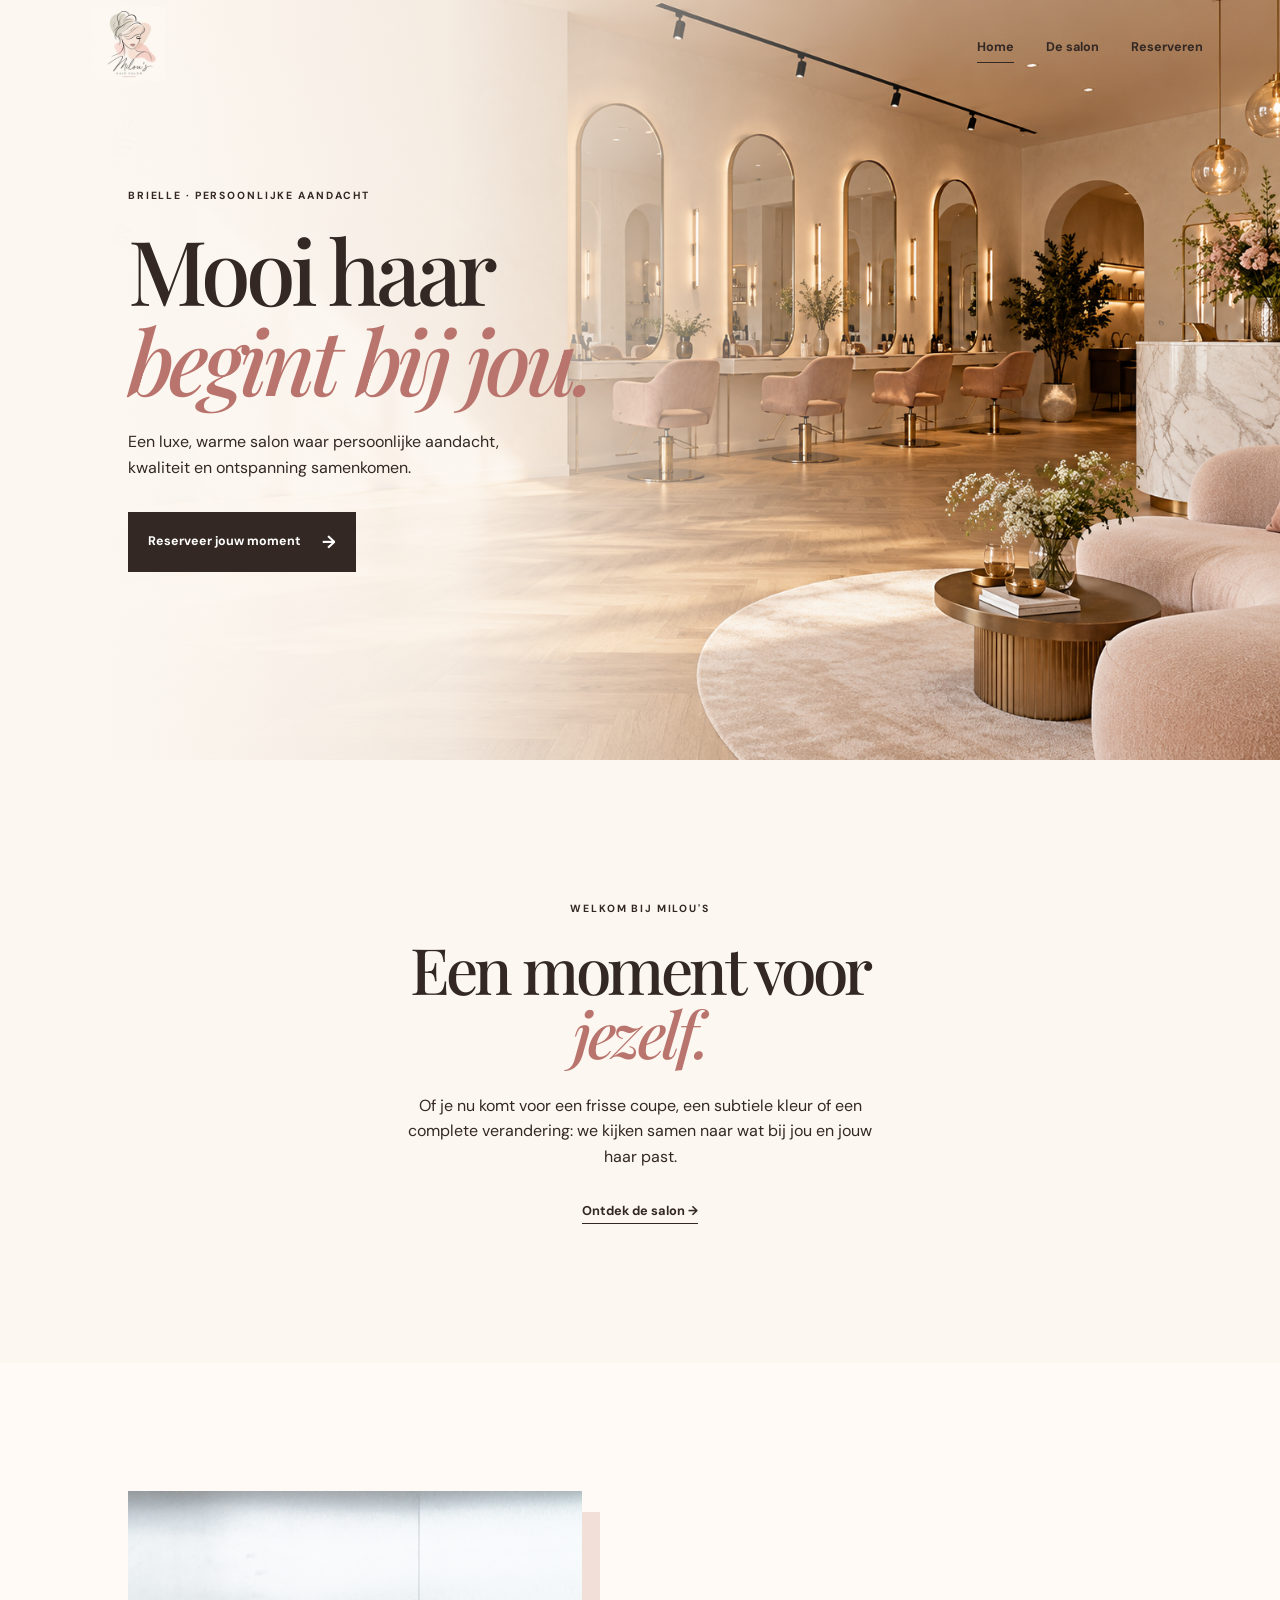
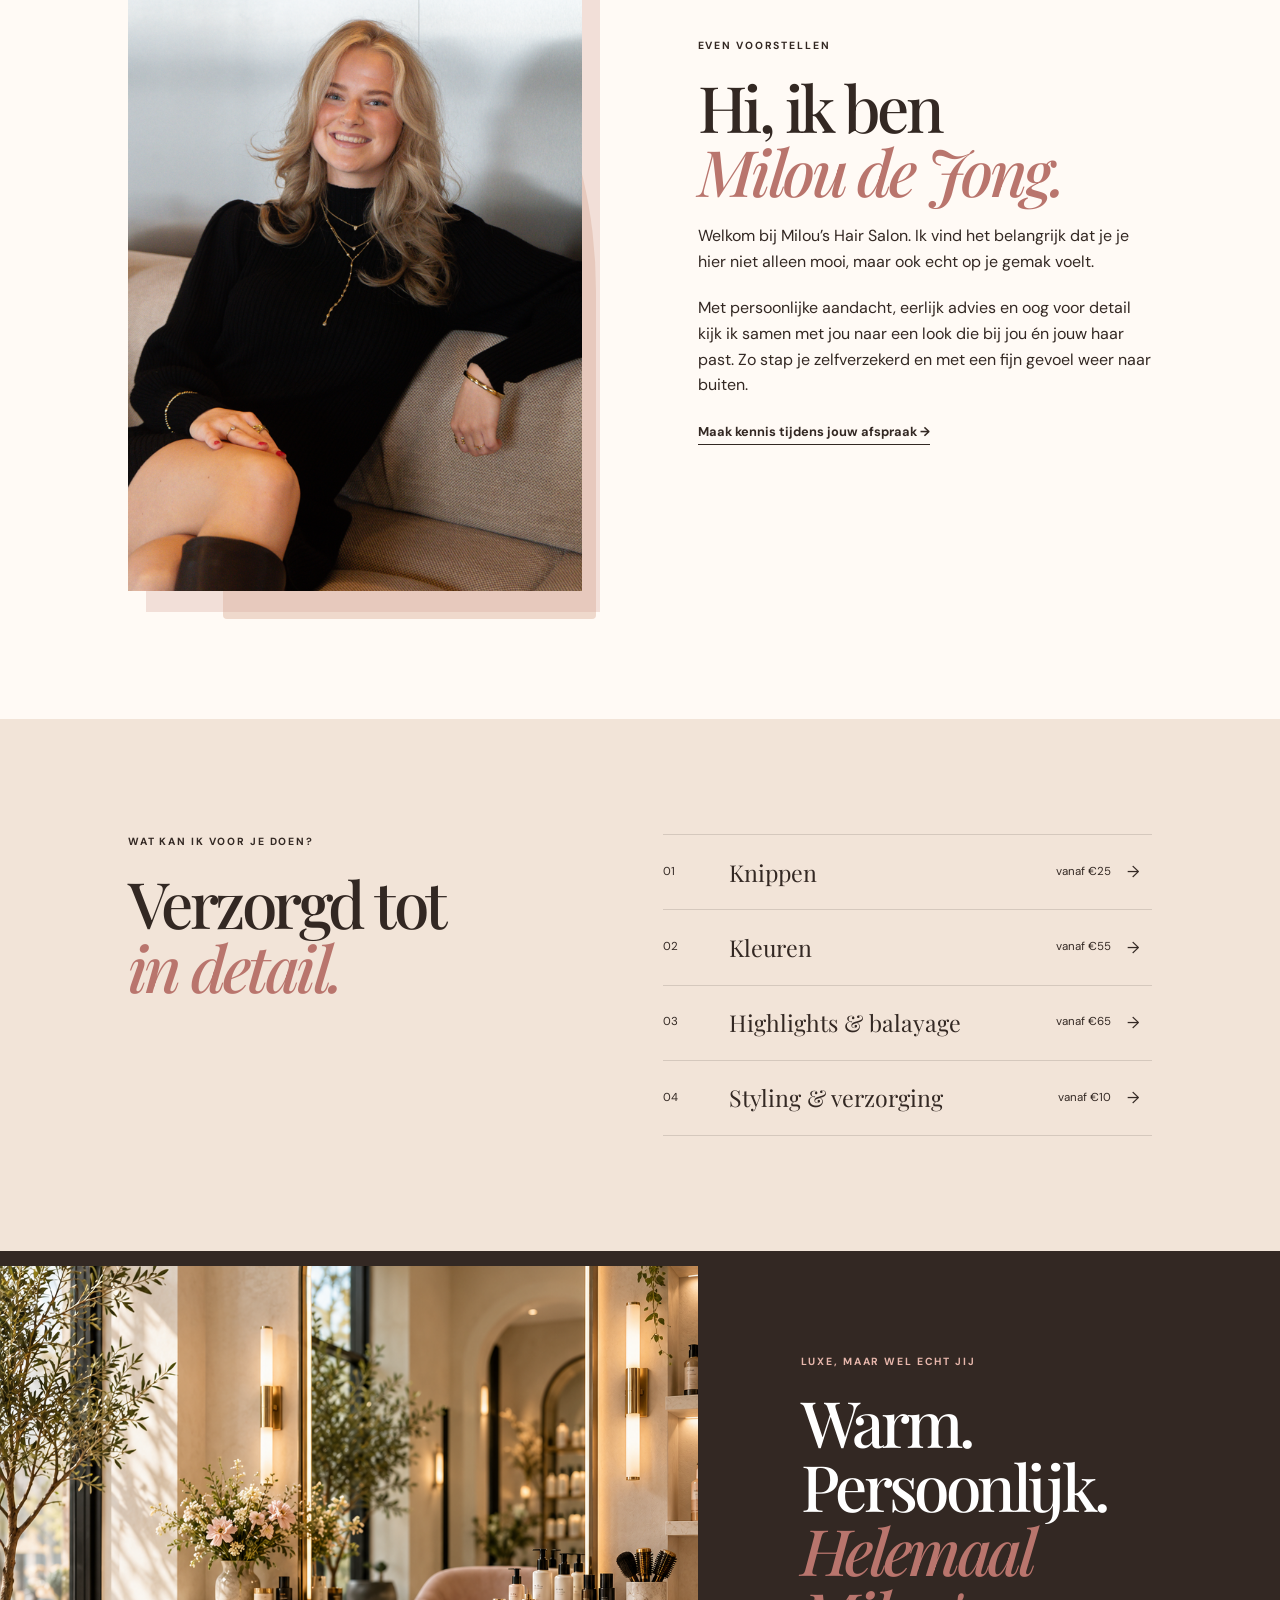
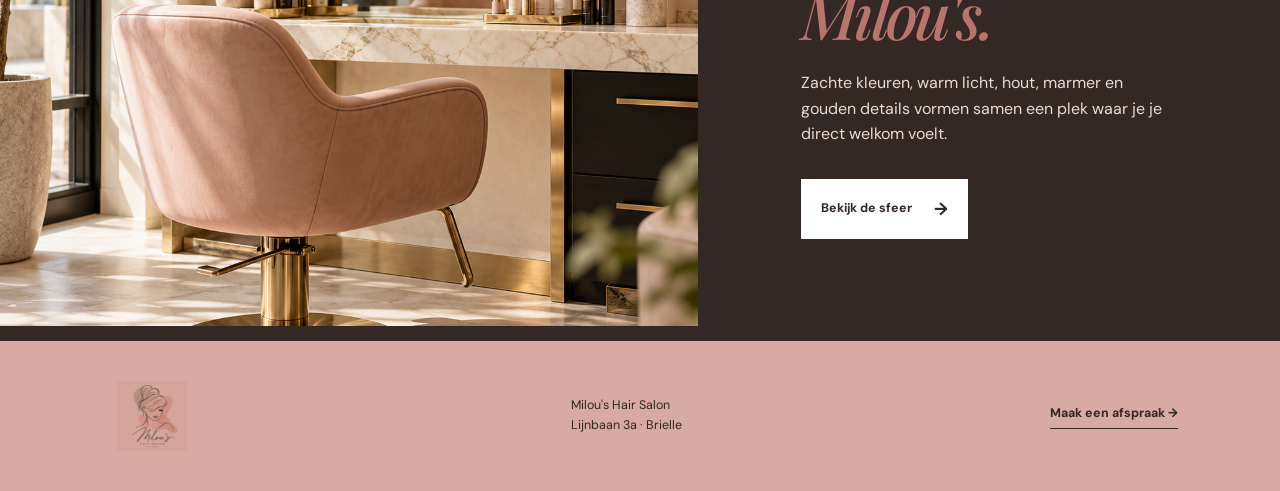
==== index.html @ 6a6a788f "Publish Milou's Hair Salon website" ====
<!doctype html><html lang="nl"><head><meta charset="utf-8"><meta name="viewport" content="width=device-width,initial-scale=1"><title>Milou's Hair Salon | Brielle</title><link rel="preconnect" href="https://fonts.googleapis.com"><link rel="preconnect" href="https://fonts.gstatic.com" crossorigin><link href="https://fonts.googleapis.com/css2?family=DM+Sans:wght@400;500;600;700&family=Playfair+Display:ital,wght@0,500;0,600;1,500&display=swap" rel="stylesheet"><link rel="stylesheet" href="styles.css"></head><body><header><a href="index.html" class="brand"><img src="logo-milou.jpg" alt="Milou's Hair Salon"></a><button id="menu">Menu</button><nav><a class="active" href="index.html">Home</a><a href="salon.html">De salon</a><a href="reserveren.html">Reserveren</a></nav></header><main><section class="hero"><img src="salon-hero.png" alt="Interieur van Milou's Hair Salon"><div class="hero-copy"><p class="eyebrow">BRIELLE · PERSOONLIJKE AANDACHT</p><h1>Mooi haar<br><em>begint bij jou.</em></h1><p>Een luxe, warme salon waar persoonlijke aandacht, kwaliteit en ontspanning samenkomen.</p><a class="button" href="reserveren.html">Reserveer jouw moment <b>→</b></a></div><div class="hero-orb"></div></section><section class="intro"><p class="eyebrow">WELKOM BIJ MILOU'S</p><h2>Een moment voor<br><em>jezelf.</em></h2><p>Of je nu komt voor een frisse coupe, een subtiele kleur of een complete verandering: we kijken samen naar wat bij jou en jouw haar past.</p><a class="link" href="salon.html">Ontdek de salon →</a></section><section class="about-milou"><div class="milou-photo"><img src="milou-website.png?v=3" width="632" height="831" loading="eager" decoding="sync" fetchpriority="high" alt="Milou de Jong, eigenaresse van Milou's Hair Salon"></div><div class="milou-copy"><p class="eyebrow">EVEN VOORSTELLEN</p><h2>Hi, ik ben<br><em>Milou de Jong.</em></h2><p>Welkom bij Milou’s Hair Salon. Ik vind het belangrijk dat je je hier niet alleen mooi, maar ook echt op je gemak voelt.</p><p>Met persoonlijke aandacht, eerlijk advies en oog voor detail kijk ik samen met jou naar een look die bij jou én jouw haar past. Zo stap je zelfverzekerd en met een fijn gevoel weer naar buiten.</p><a class="link" href="reserveren.html">Maak kennis tijdens jouw afspraak →</a></div></section><section class="services"><div><p class="eyebrow">WAT KAN IK VOOR JE DOEN?</p><h2>Verzorgd tot<br><em>in detail.</em></h2></div><div class="service-list"><a href="reserveren.html"><span>01</span><b>Knippen</b><small>vanaf €25</small><i>→</i></a><a href="reserveren.html"><span>02</span><b>Kleuren</b><small>vanaf €55</small><i>→</i></a><a href="reserveren.html"><span>03</span><b>Highlights & balayage</b><small>vanaf €65</small><i>→</i></a><a href="reserveren.html"><span>04</span><b>Styling & verzorging</b><small>vanaf €10</small><i>→</i></a></div></section><section class="feature"><div class="feature-img"><img src="salon-chair.png" alt="Luxe kapplek bij Milou's Hair Salon"></div><div><p class="eyebrow">LUXE, MAAR WEL ECHT JIJ</p><h2>Warm. Persoonlijk.<br><em>Helemaal Milou's.</em></h2><p>Zachte kleuren, warm licht, hout, marmer en gouden details vormen samen een plek waar je je direct welkom voelt.</p><a class="button light" href="salon.html">Bekijk de sfeer <b>→</b></a></div></section></main><footer><img src="logo-milou.jpg" alt="Milou's Hair Salon"><p>Milou's Hair Salon<br>Lijnbaan 3a · Brielle</p><a href="reserveren.html">Maak een afspraak →</a></footer><script src="app.js"></script></body></html>
---- styles.css ----
:root{--ink:#332823;--cream:#fcf7f1;--nude:#ead7c5;--pink:#d7aaa3;--rose:#b9756d;--gold:#a77545;--line:#33282326}*{box-sizing:border-box}html{scroll-behavior:smooth}body{margin:0;background:var(--cream);color:var(--ink);font:16px/1.6 'DM Sans',sans-serif}h1,h2{font-family:'Playfair Display',serif;font-weight:500;line-height:1;letter-spacing:-.055em;margin:0}h1{font-size:clamp(3.5rem,7vw,7rem)}h2{font-size:clamp(2.7rem,5vw,5rem)}em{color:var(--rose)}a{color:inherit;text-decoration:none}.eyebrow{font-size:.65rem;font-weight:700;letter-spacing:.18em;margin:0 0 1.25rem}header{height:95px;display:flex;align-items:center;justify-content:space-between;padding:0 clamp(1.2rem,6vw,7rem);position:absolute;z-index:4;inset:0 0 auto}.plain{position:relative;background:var(--cream)}.brand img{width:105px;height:74px;object-fit:contain;mix-blend-mode:multiply}nav{display:flex;gap:2rem;font-size:.79rem;font-weight:700}nav a{border-bottom:1px solid transparent;padding:.3rem 0}nav a.active,nav a:hover{border-color:var(--ink)}#menu{display:none;border:0;background:none;font:700 .8rem 'DM Sans'}.hero{min-height:760px;position:relative;overflow:hidden;display:flex;align-items:center}.hero>img{position:absolute;inset:0;width:100%;height:100%;object-fit:cover}.hero:after{content:"";position:absolute;inset:0;background:linear-gradient(90deg,#fcf7f1 8%,#fcf7f1d9 35%,#fcf7f100 72%)}.hero-copy{z-index:1;max-width:650px;margin-left:clamp(1.3rem,10vw,12rem)}.hero-copy>p:not(.eyebrow){max-width:390px;margin:1.6rem 0 2rem}.button{display:inline-flex;gap:1.4rem;align-items:center;background:var(--ink);color:#fff;padding:1rem 1.25rem;font-size:.78rem;font-weight:700;border:0;cursor:pointer}.button:hover{background:var(--rose);transform:translateY(-2px)}.button.light{background:#fff;color:var(--ink)}.button b{font-size:1.1rem}.intro{padding:clamp(5rem,11vw,11rem) 15%;text-align:center;margin:auto;max-width:850px}.intro>p:not(.eyebrow){max-width:530px;margin:1.7rem auto}.link{font-size:.8rem;font-weight:bold;border-bottom:1px solid;padding-bottom:.25rem}.services{display:grid;grid-template-columns:1fr 1.1fr;gap:7vw;padding:clamp(4rem,9vw,9rem) clamp(1.3rem,10vw,12rem);background:#f2e4d8}.service-list{border-top:1px solid var(--line)}.service-list a{display:grid;grid-template-columns:50px 1fr auto 25px;gap:1rem;align-items:center;padding:1.35rem 0;border-bottom:1px solid var(--line)}.service-list span,.service-list small{font-size:.72rem}.service-list b{font:1.45rem 'Playfair Display'}.service-list i{font-style:normal}.feature{display:grid;grid-template-columns:1.2fr 1fr;align-items:center;background:var(--ink);color:#fff}.feature-img{height:660px;overflow:hidden}.feature img{height:100%;width:100%;object-fit:cover;transition:transform .6s}.feature:hover img{transform:scale(1.04)}.feature>div:last-child{padding:clamp(3rem,8vw,9rem)}.feature p:not(.eyebrow){color:#e9ddd2;margin:1.5rem 0 2rem}.feature .eyebrow{color:#e7b7ac}.page-head{padding:clamp(4rem,8vw,9rem) 15%;max-width:1000px}.page-head p:last-child{max-width:550px;margin-top:2rem}.gallery{display:grid;grid-template-columns:1fr 1fr;gap:1.2rem;padding:0 8vw}.gallery img{width:100%;height:520px;object-fit:cover}.gallery .wide{grid-column:1/-1;height:650px}.quote{text-align:center;padding:clamp(5rem,10vw,10rem) 14%;background:#f1e3d7}.quote p{font:clamp(2rem,4vw,4rem)/1.15 'Playfair Display';margin:0 auto 2rem;max-width:950px}.booking-page{padding:clamp(4rem,8vw,8rem) 12%;display:grid;grid-template-columns:.8fr 1.1fr;gap:10vw;background:linear-gradient(130deg,#f5e8dc,#fffaf6)}.booking-page section>p:not(.eyebrow){max-width:400px;margin:1.8rem 0}.booking-note{font-size:.68rem;letter-spacing:.15em;font-weight:bold;color:var(--rose)}form{background:#fffdfa;padding:clamp(1.5rem,4vw,4rem);box-shadow:0 20px 60px #6f423018}label{display:block;font-size:.72rem;font-weight:700;letter-spacing:.04em;margin-bottom:1rem}input,select{display:block;width:100%;margin-top:.4rem;padding:.85rem;border:1px solid #dccdc2;background:#fff;font:inherit}.check{display:flex;gap:.6rem;align-items:start;font-weight:400;letter-spacing:0}.check input{width:auto;margin:.3rem 0}#times{display:flex;flex-wrap:wrap;gap:.5rem;margin-top:.55rem}.time{border:0;padding:.6rem .8rem;background:#f5e9e1;font:700 .75rem 'DM Sans';cursor:pointer}.time.active{background:var(--ink);color:#fff}#success{display:none;text-align:center;padding:1.5rem 0}footer{background:var(--pink);padding:2.5rem 8vw;display:flex;align-items:center;justify-content:space-between;font-size:.78rem}footer img{width:100px;height:70px;object-fit:contain;mix-blend-mode:multiply}footer p{margin:0}footer a{font-weight:bold;border-bottom:1px solid;padding-bottom:.25rem}@media(max-width:760px){header{height:76px;padding:0 1.2rem}.brand img{width:80px;height:55px}#menu{display:block}nav{display:none;position:absolute;top:76px;left:0;right:0;background:#fffaf6;padding:1.4rem;flex-direction:column;gap:1rem}nav.open{display:flex}.hero{min-height:680px}.hero:after{background:linear-gradient(90deg,#fcf7f1ec,#fcf7f180)}.hero-copy{margin:16rem 1.3rem 0}.services,.feature,.booking-page{grid-template-columns:1fr;gap:3rem}.feature-img{height:400px}.gallery{grid-template-columns:1fr;padding:0 1.3rem}.gallery .wide,.gallery img{grid-column:auto;height:400px}.booking-page{padding:5rem 1.3rem}footer{display:grid;gap:1rem}.service-list a{grid-template-columns:35px 1fr auto}.service-list i{display:none}}

.about-milou{display:grid;grid-template-columns:1fr 1fr;align-items:center;gap:clamp(3rem,9vw,11rem);padding:clamp(5rem,10vw,10rem) clamp(1.3rem,10vw,12rem);background:#fffaf5}.milou-photo{height:min(700px,58vw);position:relative;isolation:isolate}.milou-photo:before{content:"";position:absolute;width:82%;height:90%;background:#efd9cc;right:-3%;bottom:-4%;z-index:-1;border-radius:48% 48% 4px 4px}.milou-photo img{width:100%;height:100%;object-fit:cover;object-position:center 38%;box-shadow:18px 21px 0 #d9aba055}.milou-copy{max-width:510px}.milou-copy p:not(.eyebrow){margin:1.3rem 0}.milou-copy .link{margin-top:1rem}@media(max-width:760px){.about-milou{grid-template-columns:1fr;padding:5rem 1.3rem;gap:3rem}.milou-photo{height:560px;max-height:90vw}.milou-photo:before{right:-.5rem}}

.milou-photo img{image-rendering:auto;-ms-interpolation-mode:bicubic;backface-visibility:hidden}
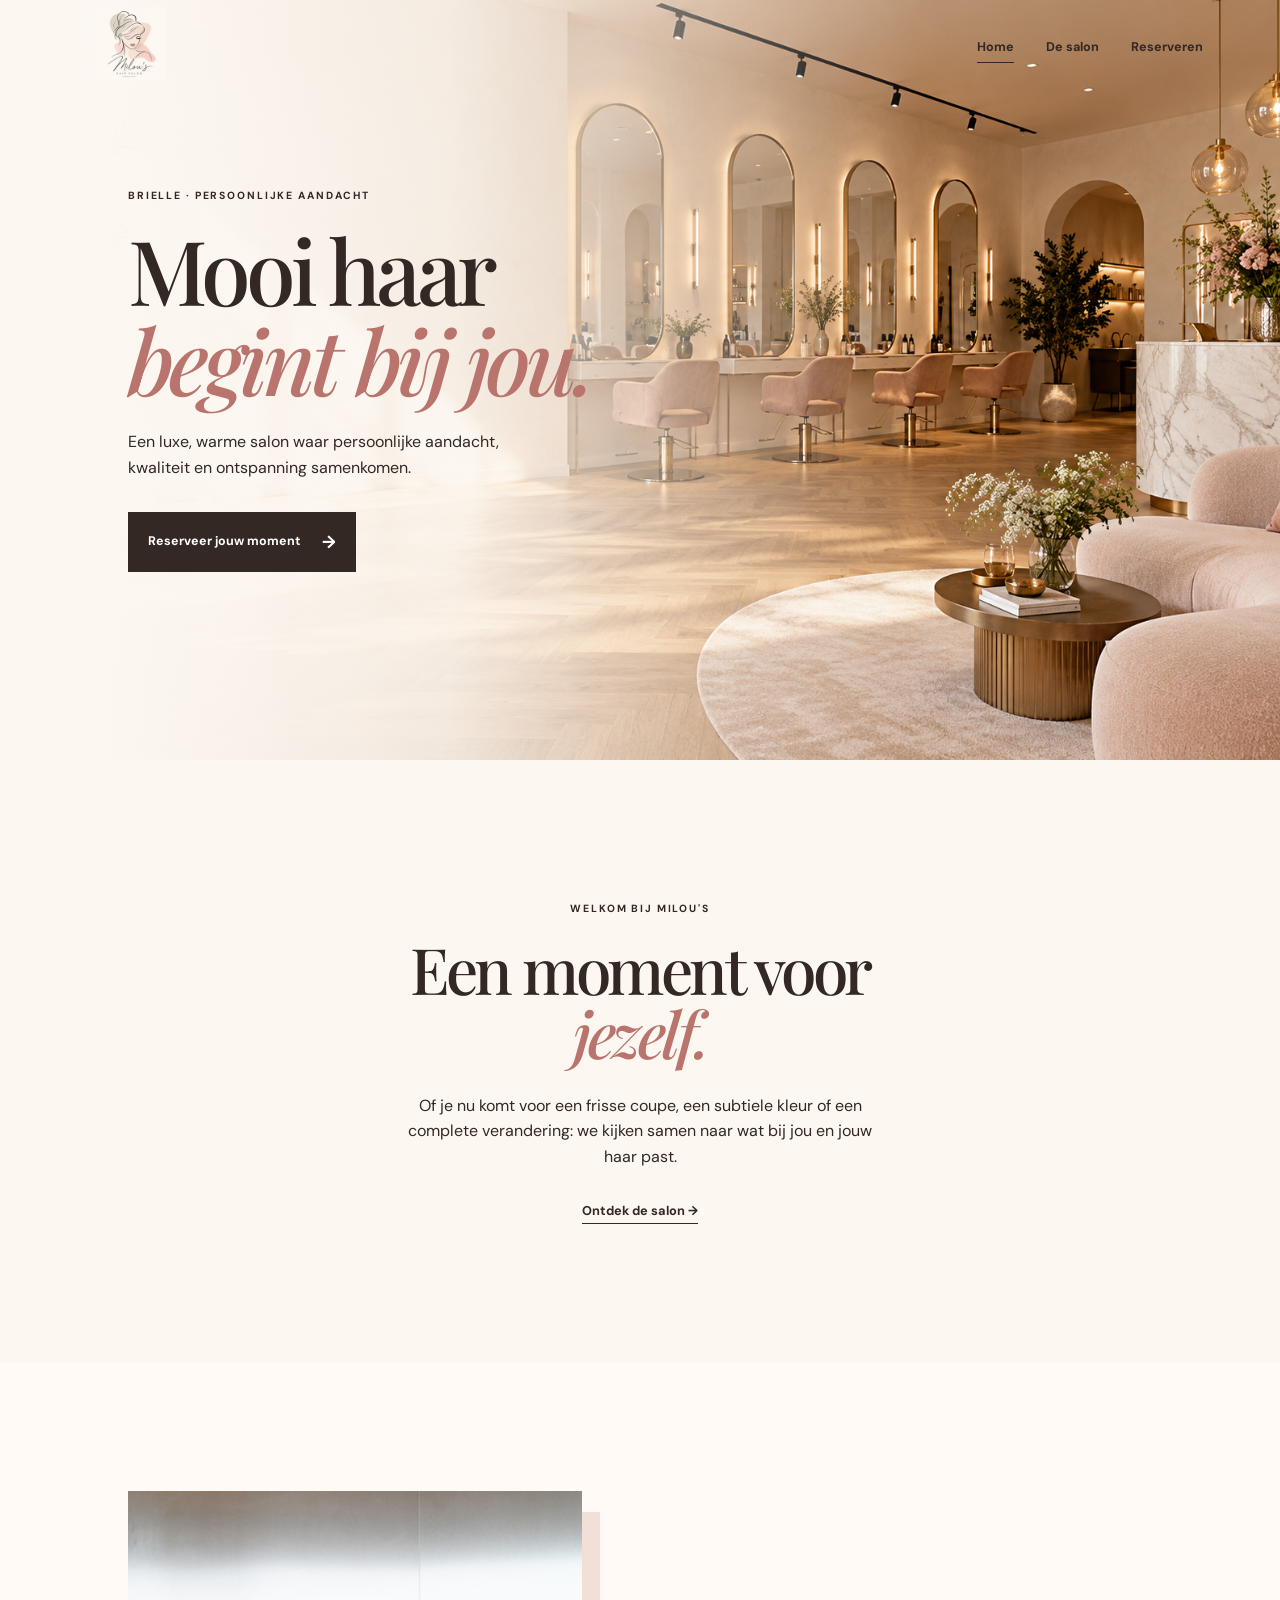
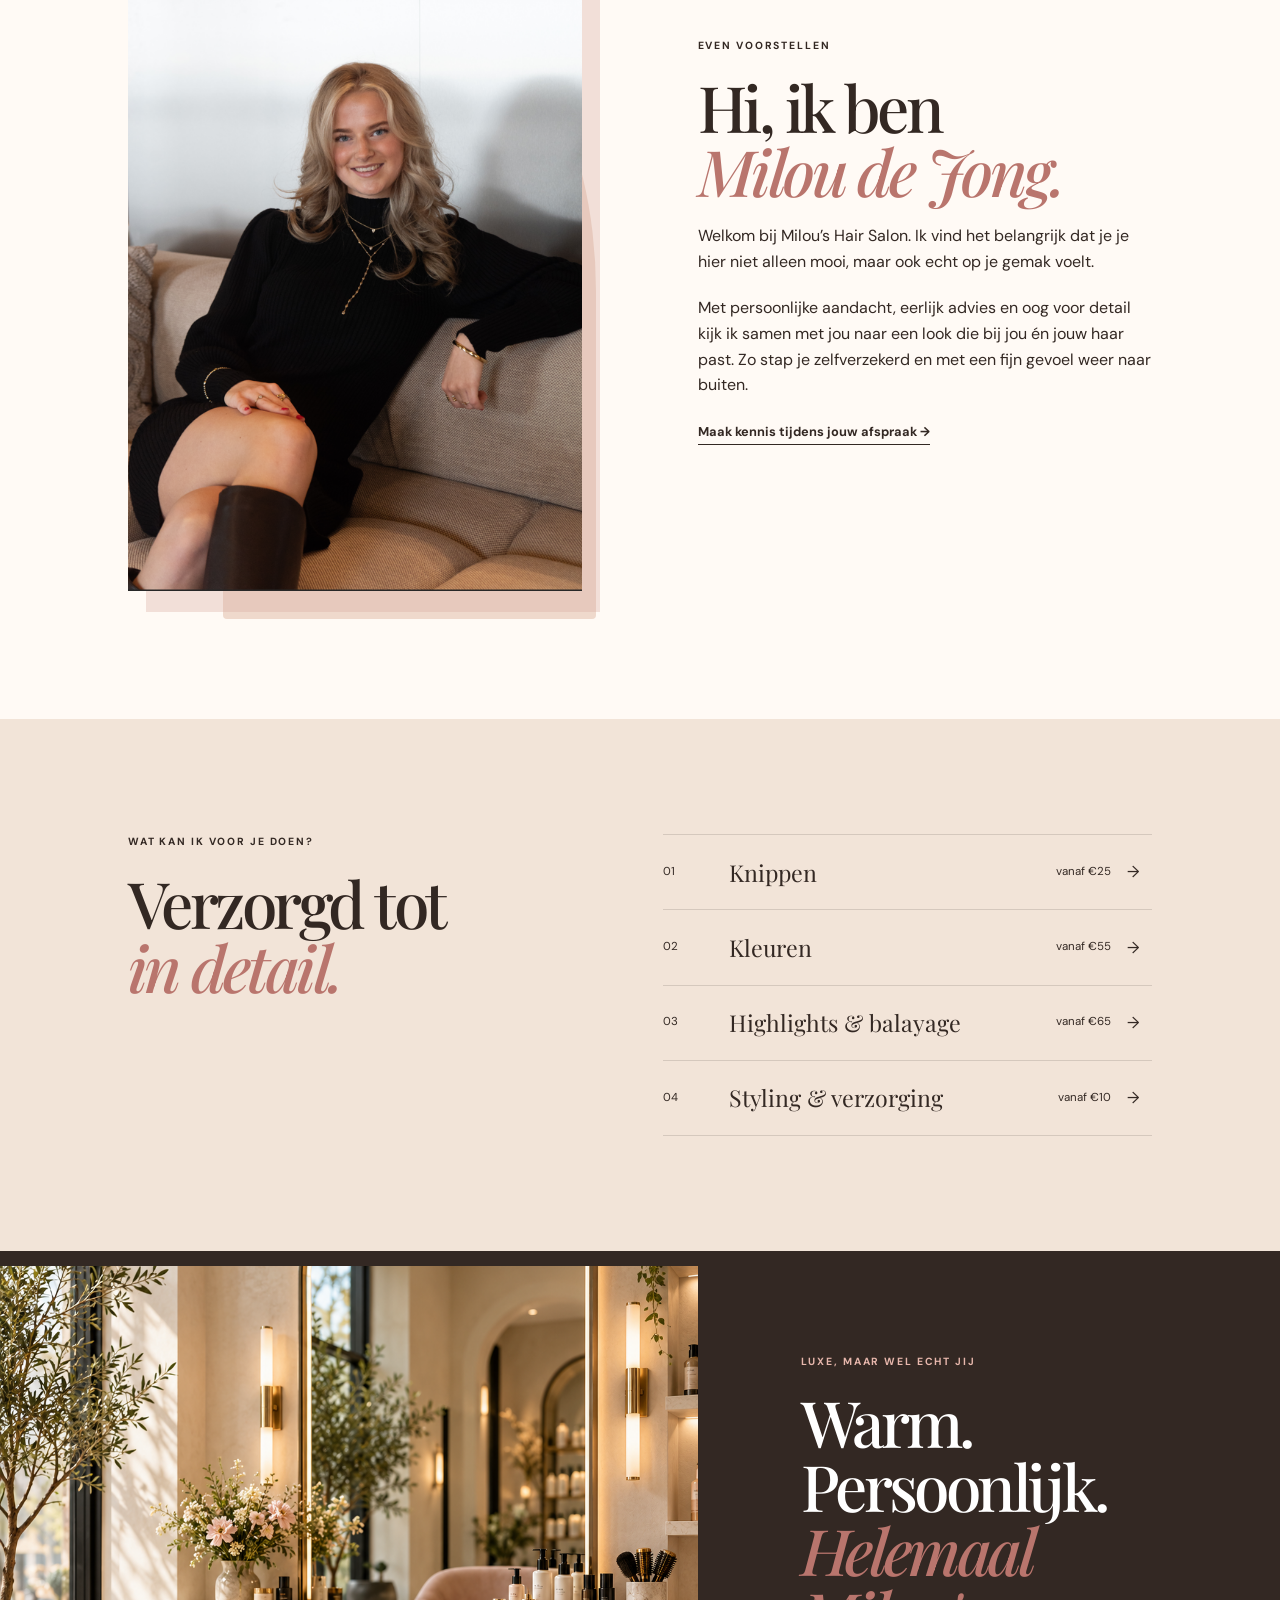
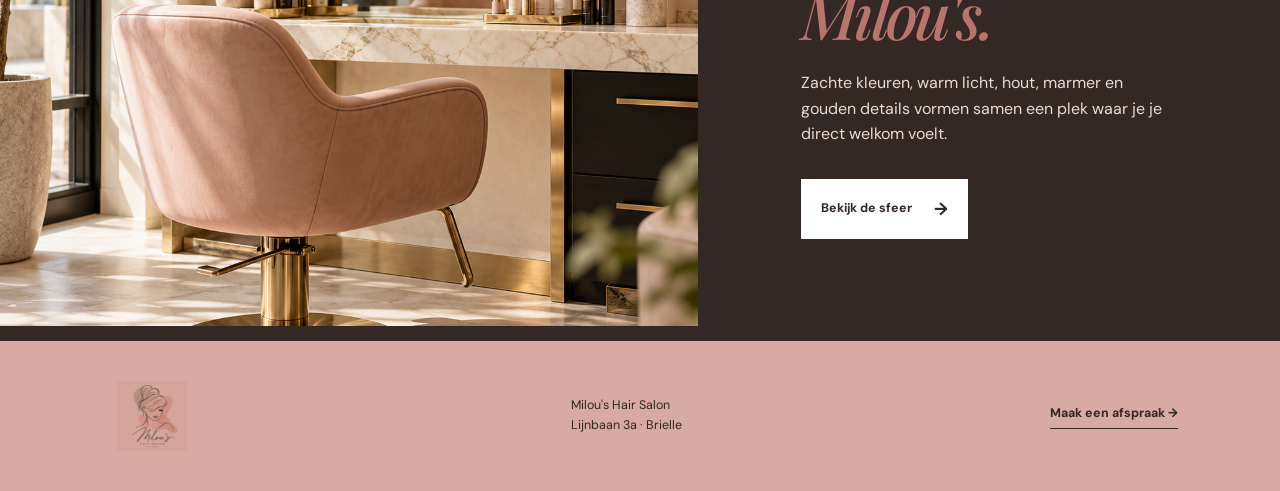
==== commit bbd232f2: "Refresh Milou profile photo" ====
--- a/index.html
+++ b/index.html
@@ -1,4 +1,4 @@
-<!doctype html><html lang="nl"><head><meta charset="utf-8"><meta name="viewport" content="width=device-width,initial-scale=1"><title>Milou's Hair Salon | Brielle</title><link rel="preconnect" href="https://fonts.googleapis.com"><link rel="preconnect" href="https://fonts.gstatic.com" crossorigin><link href="https://fonts.googleapis.com/css2?family=DM+Sans:wght@400;500;600;700&family=Playfair+Display:ital,wght@0,500;0,600;1,500&display=swap" rel="stylesheet"><link rel="stylesheet" href="styles.css"></head><body><header><a href="index.html" class="brand"><img src="logo-milou.jpg" alt="Milou's Hair Salon"></a><button id="menu">Menu</button><nav><a class="active" href="index.html">Home</a><a href="salon.html">De salon</a><a href="reserveren.html">Reserveren</a></nav></header><main><section class="hero"><img src="salon-hero.png" alt="Interieur van Milou's Hair Salon"><div class="hero-copy"><p class="eyebrow">BRIELLE · PERSOONLIJKE AANDACHT</p><h1>Mooi haar<br><em>begint bij jou.</em></h1><p>Een luxe, warme salon waar persoonlijke aandacht, kwaliteit en ontspanning samenkomen.</p><a class="button" href="reserveren.html">Reserveer jouw moment <b>→</b></a></div><div class="hero-orb"></div></section><section class="intro"><p class="eyebrow">WELKOM BIJ MILOU'S</p><h2>Een moment voor<br><em>jezelf.</em></h2><p>Of je nu komt voor een frisse coupe, een subtiele kleur of een complete verandering: we kijken samen naar wat bij jou en jouw haar past.</p><a class="link" href="salon.html">Ontdek de salon →</a></section><section class="about-milou"><div class="milou-photo"><img src="milou-website.png?v=3" width="632" height="831" loading="eager" decoding="sync" fetchpriority="high" alt="Milou de Jong, eigenaresse van Milou's Hair Salon"></div><div class="milou-copy"><p class="eyebrow">EVEN VOORSTELLEN</p><h2>Hi, ik ben<br><em>Milou de Jong.</em></h2><p>Welkom bij Milou’s Hair Salon. Ik vind het belangrijk dat je je hier niet alleen mooi, maar ook echt op je gemak voelt.</p><p>Met persoonlijke aandacht, eerlijk advies en oog voor detail kijk ik samen met jou naar een look die bij jou én jouw haar past. Zo stap je zelfverzekerd en met een fijn gevoel weer naar buiten.</p><a class="link" href="reserveren.html">Maak kennis tijdens jouw afspraak →</a></div></section><section class="services"><div><p class="eyebrow">WAT KAN IK VOOR JE DOEN?</p><h2>Verzorgd tot<br><em>in detail.</em></h2></div><div class="service-list"><a href="reserveren.html"><span>01</span><b>Knippen</b><small>vanaf €25</small><i>→</i></a><a href="reserveren.html"><span>02</span><b>Kleuren</b><small>vanaf €55</small><i>→</i></a><a href="reserveren.html"><span>03</span><b>Highlights & balayage</b><small>vanaf €65</small><i>→</i></a><a href="reserveren.html"><span>04</span><b>Styling & verzorging</b><small>vanaf €10</small><i>→</i></a></div></section><section class="feature"><div class="feature-img"><img src="salon-chair.png" alt="Luxe kapplek bij Milou's Hair Salon"></div><div><p class="eyebrow">LUXE, MAAR WEL ECHT JIJ</p><h2>Warm. Persoonlijk.<br><em>Helemaal Milou's.</em></h2><p>Zachte kleuren, warm licht, hout, marmer en gouden details vormen samen een plek waar je je direct welkom voelt.</p><a class="button light" href="salon.html">Bekijk de sfeer <b>→</b></a></div></section></main><footer><img src="logo-milou.jpg" alt="Milou's Hair Salon"><p>Milou's Hair Salon<br>Lijnbaan 3a · Brielle</p><a href="reserveren.html">Maak een afspraak →</a></footer><script src="app.js"></script></body></html>
+<!doctype html><html lang="nl"><head><meta charset="utf-8"><meta name="viewport" content="width=device-width,initial-scale=1"><title>Milou's Hair Salon | Brielle</title><link rel="preconnect" href="https://fonts.googleapis.com"><link rel="preconnect" href="https://fonts.gstatic.com" crossorigin><link href="https://fonts.googleapis.com/css2?family=DM+Sans:wght@400;500;600;700&family=Playfair+Display:ital,wght@0,500;0,600;1,500&display=swap" rel="stylesheet"><link rel="stylesheet" href="styles.css"></head><body><header><a href="index.html" class="brand"><img src="logo-milou.jpg" alt="Milou's Hair Salon"></a><button id="menu">Menu</button><nav><a class="active" href="index.html">Home</a><a href="salon.html">De salon</a><a href="reserveren.html">Reserveren</a></nav></header><main><section class="hero"><img src="salon-hero.png" alt="Interieur van Milou's Hair Salon"><div class="hero-copy"><p class="eyebrow">BRIELLE · PERSOONLIJKE AANDACHT</p><h1>Mooi haar<br><em>begint bij jou.</em></h1><p>Een luxe, warme salon waar persoonlijke aandacht, kwaliteit en ontspanning samenkomen.</p><a class="button" href="reserveren.html">Reserveer jouw moment <b>→</b></a></div><div class="hero-orb"></div></section><section class="intro"><p class="eyebrow">WELKOM BIJ MILOU'S</p><h2>Een moment voor<br><em>jezelf.</em></h2><p>Of je nu komt voor een frisse coupe, een subtiele kleur of een complete verandering: we kijken samen naar wat bij jou en jouw haar past.</p><a class="link" href="salon.html">Ontdek de salon →</a></section><section class="about-milou"><div class="milou-photo"><img src="milou-website.png?v=4" width="632" height="831" loading="eager" decoding="sync" fetchpriority="high" alt="Milou de Jong, eigenaresse van Milou's Hair Salon"></div><div class="milou-copy"><p class="eyebrow">EVEN VOORSTELLEN</p><h2>Hi, ik ben<br><em>Milou de Jong.</em></h2><p>Welkom bij Milou’s Hair Salon. Ik vind het belangrijk dat je je hier niet alleen mooi, maar ook echt op je gemak voelt.</p><p>Met persoonlijke aandacht, eerlijk advies en oog voor detail kijk ik samen met jou naar een look die bij jou én jouw haar past. Zo stap je zelfverzekerd en met een fijn gevoel weer naar buiten.</p><a class="link" href="reserveren.html">Maak kennis tijdens jouw afspraak →</a></div></section><section class="services"><div><p class="eyebrow">WAT KAN IK VOOR JE DOEN?</p><h2>Verzorgd tot<br><em>in detail.</em></h2></div><div class="service-list"><a href="reserveren.html"><span>01</span><b>Knippen</b><small>vanaf €25</small><i>→</i></a><a href="reserveren.html"><span>02</span><b>Kleuren</b><small>vanaf €55</small><i>→</i></a><a href="reserveren.html"><span>03</span><b>Highlights & balayage</b><small>vanaf €65</small><i>→</i></a><a href="reserveren.html"><span>04</span><b>Styling & verzorging</b><small>vanaf €10</small><i>→</i></a></div></section><section class="feature"><div class="feature-img"><img src="salon-chair.png" alt="Luxe kapplek bij Milou's Hair Salon"></div><div><p class="eyebrow">LUXE, MAAR WEL ECHT JIJ</p><h2>Warm. Persoonlijk.<br><em>Helemaal Milou's.</em></h2><p>Zachte kleuren, warm licht, hout, marmer en gouden details vormen samen een plek waar je je direct welkom voelt.</p><a class="button light" href="salon.html">Bekijk de sfeer <b>→</b></a></div></section></main><footer><img src="logo-milou.jpg" alt="Milou's Hair Salon"><p>Milou's Hair Salon<br>Lijnbaan 3a · Brielle</p><a href="reserveren.html">Maak een afspraak →</a></footer><script src="app.js"></script></body></html>
 
 
 
